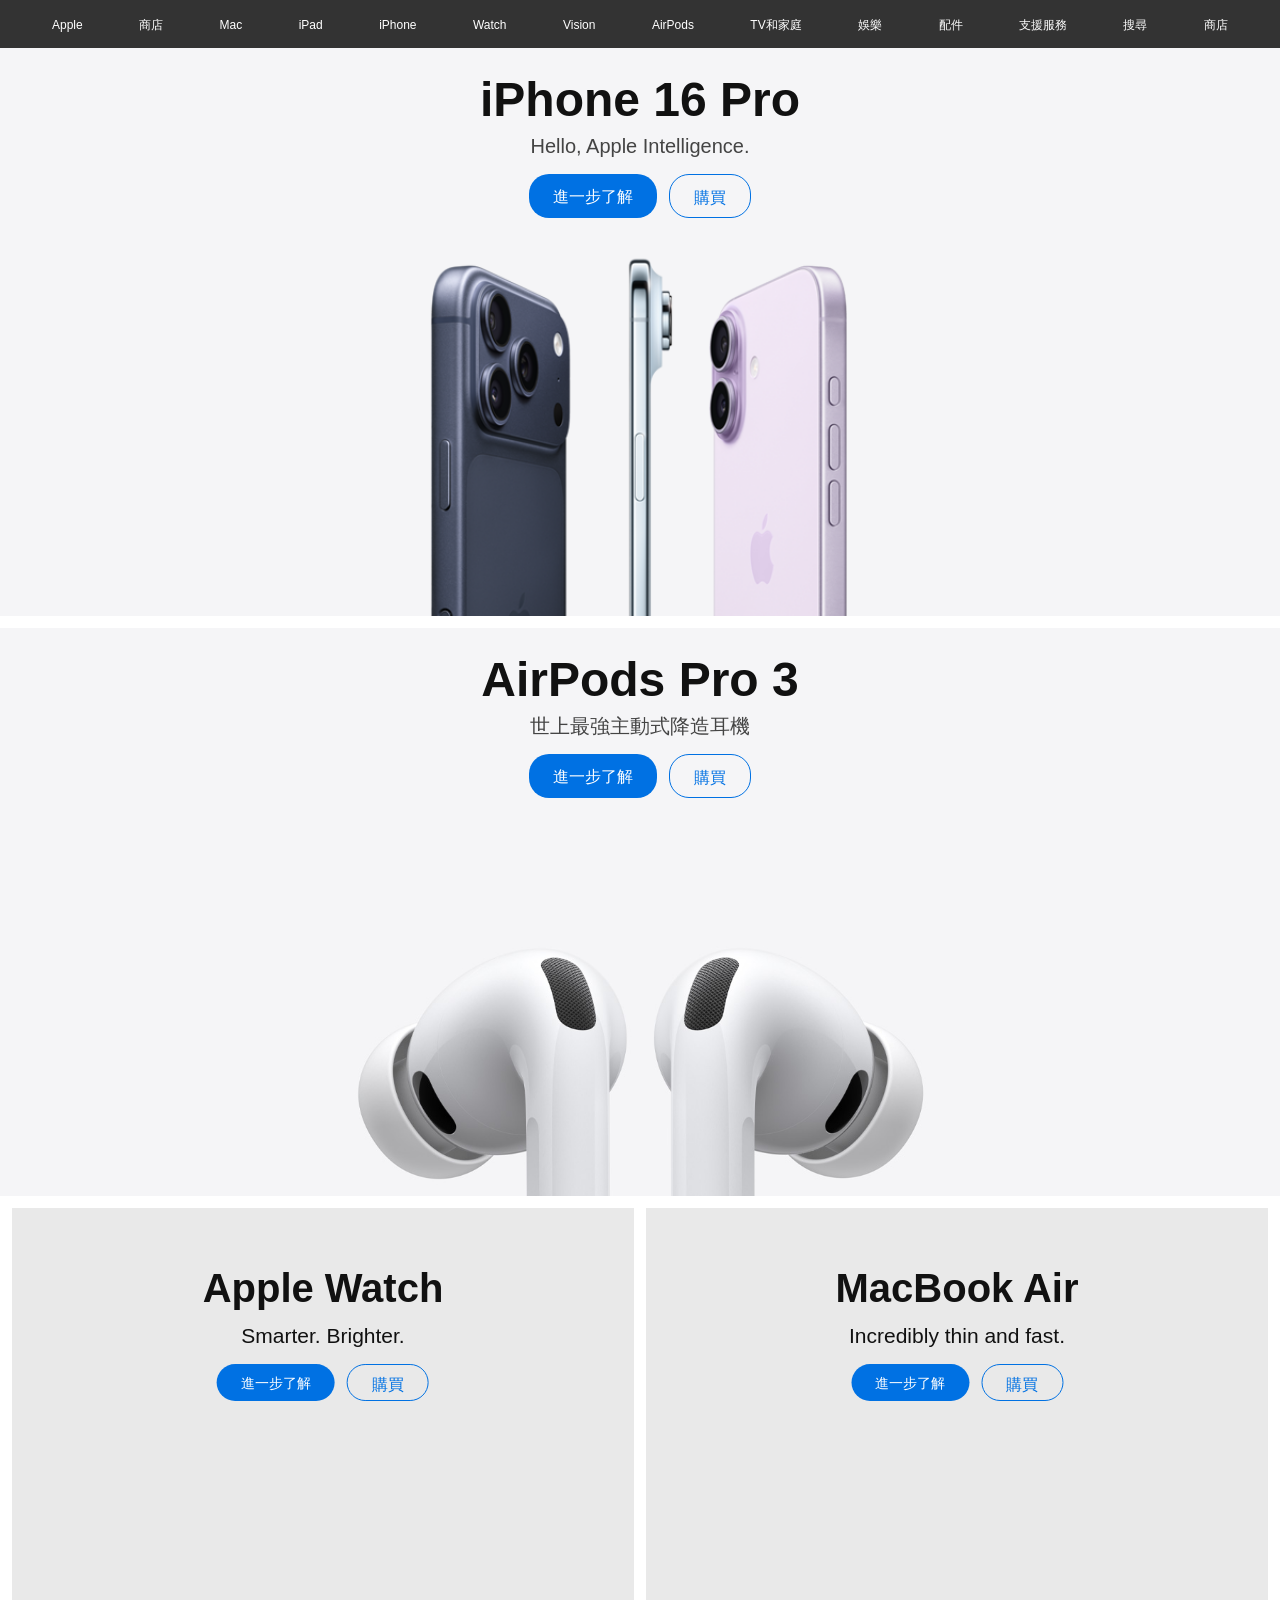
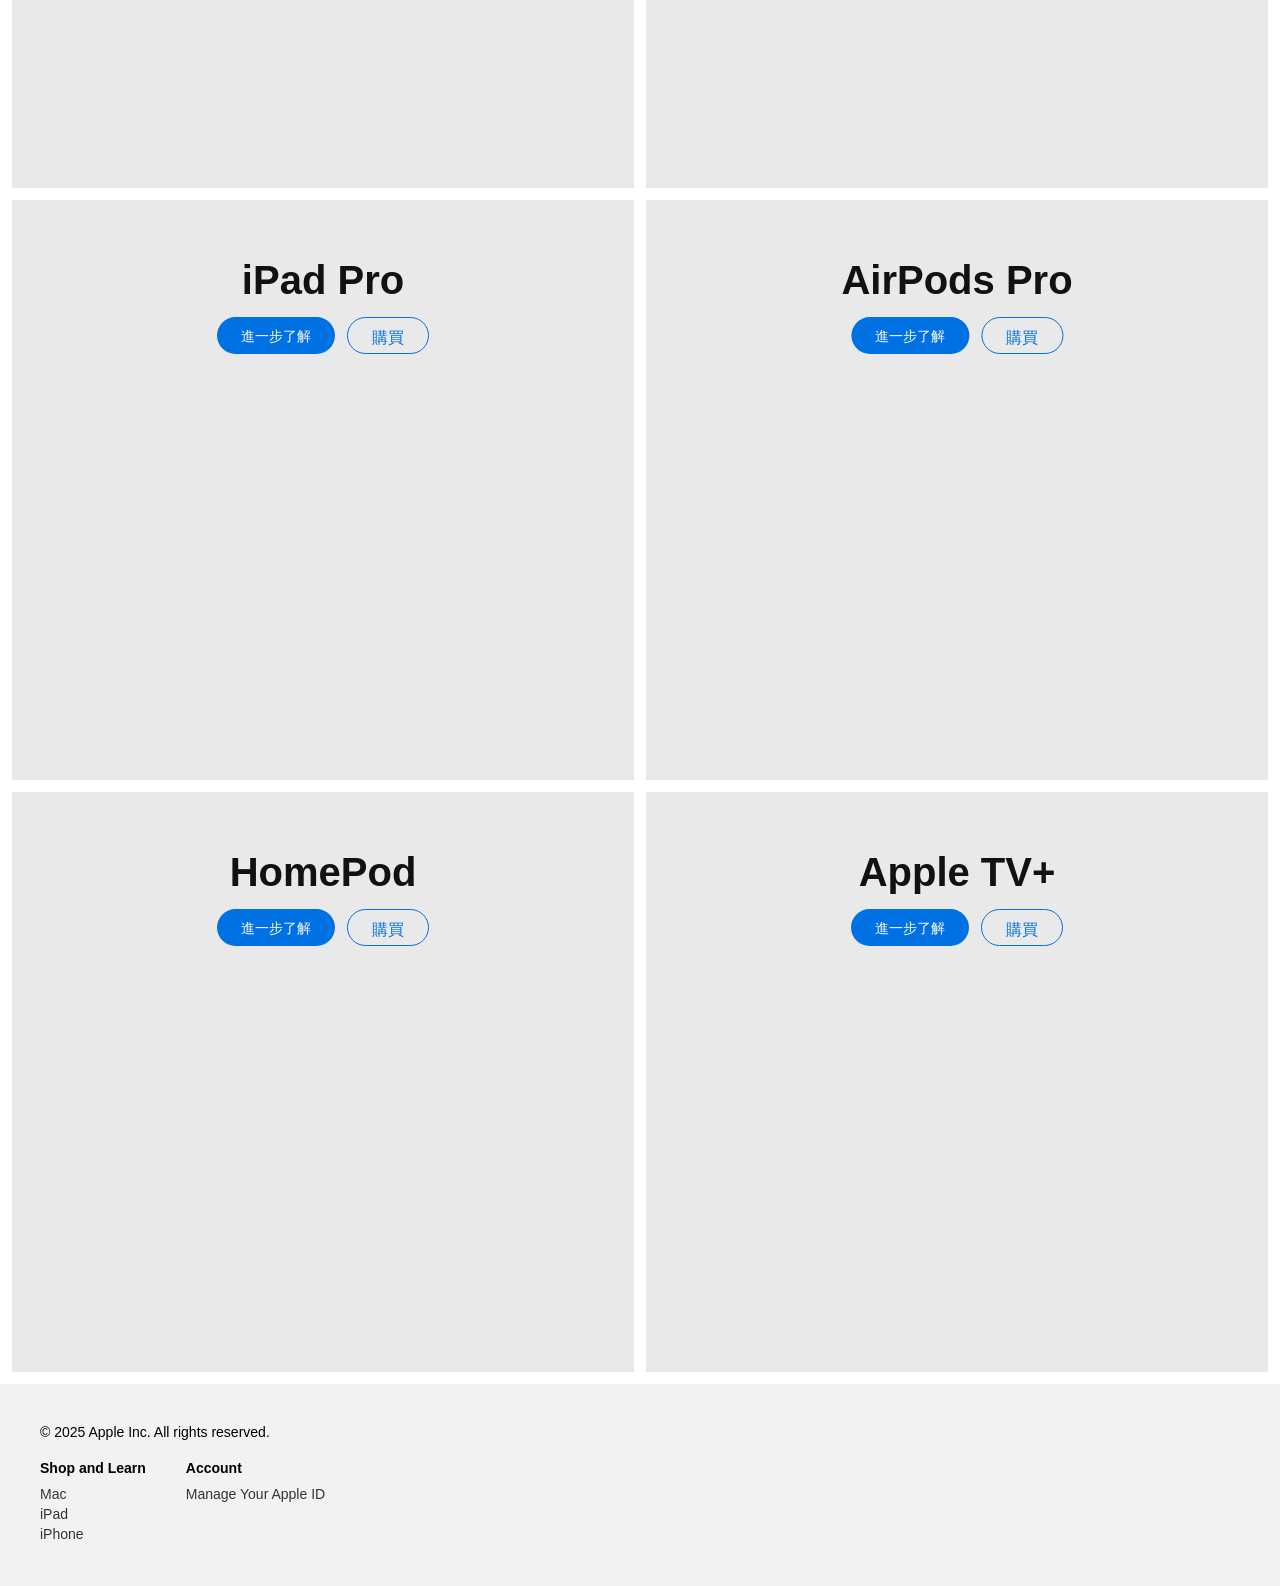
==== apple(pc)/index.html @ 8ed42491 "no message" ====
<!DOCTYPE html>
<html lang="en">
  <head>
    <meta charset="UTF-8" />
    <meta name="viewport" content="width=device-width, initial-scale=1.0" />
    <title>Apple</title>
    <link rel="stylesheet" href="./css/normalize.css" />
    <link rel="stylesheet" href="./css/style.css" />
  </head>
  <body>
    <div class="wrapper">
      <header class="heder">
        <div class="navbar">
          <!-- <div class="container"> -->
          <ul class="nav">
            <li class="nav-item logo">
              <a href="#!" class="nav-link">Apple</a>
            </li>
            <li class="nav-item"><a href="#!" class="nav-link">商店</a></li>
            <li class="nav-item"><a href="#!" class="nav-link">Mac</a></li>
            <li class="nav-item"><a href="#!" class="nav-link">iPad</a></li>
            <li class="nav-item"><a href="#!" class="nav-link">iPhone</a></li>
            <li class="nav-item"><a href="#!" class="nav-link">Watch</a></li>
            <li class="nav-item"><a href="#!" class="nav-link">Vision</a></li>
            <li class="nav-item">
              <a href="#!" class="nav-link">AirPods</a>
            </li>
            <li class="nav-item">
              <a href="#!" class="nav-link">TV和家庭</a>
            </li>
            <li class="nav-item"><a href="#!" class="nav-link">娛樂</a></li>
            <li class="nav-item"><a href="#!" class="nav-link">配件</a></li>
            <li class="nav-item">
              <a href="#!" class="nav-link">支援服務</a>
            </li>
            <li class="nav-item"><a href="#!" class="nav-link">搜尋</a></li>
            <li class="nav-item"><a href="#!" class="nav-link">商店</a></li>
          </ul>
          <!-- </div> -->
        </div>
      </header>
      <section class="hero hero-iphone">
        <div class="hero-image">
          <div class="content">
            <h1>iPhone 16 Pro</h1>
            <h2>Hello, Apple Intelligence.</h2>
            <div class="cta">
              <a class="btn-a" href="#">進一步了解</a>
              <a class="btn-b" href="#">購買</a>
            </div>
          </div>
          <div class="content-image" style="background-image: url(./image/iphone.png);">
  
          </div>
          <!-- <div class="placeholder">100% × 580px</div> -->
        </div>
      </section>

      <section class="hero hero-airpods">
        <div class="hero-image">
          <div class="content">
            <h1>AirPods Pro 3</h1>
            <h2>世上最強主動式降造耳機</h2>
            <div class="cta">
              <a class="btn-a" href="#">進一步了解</a>
              <a class="btn-b" href="#">購買</a>
            </div>
          </div>
          <div class="content-image" style="background-image: url(./image/airpods\ pro\ 3.jpg);">
  
          </div>
        </div>
      </section>

      <section class="grid">
        <div class="grid-image">
          <div class="content">
            <div class="grid-item">
              <h3>Apple Watch</h3>
              <p>Smarter. Brighter.</p>
            </div>
            <div class="cta">
              <a class="btn-a" href="#">進一步了解</a>
              <a class="btn-b" href="#">購買</a>
            </div>
          </div>
        </div>

        <div class="grid-image">
          <div class="content">
            <div class="grid-item">
              <h3>MacBook Air</h3>
              <p>Incredibly thin and fast.</p>
            </div>
            <div class="cta">
              <a class="btn-a" href="#">進一步了解</a>
              <a class="btn-b" href="#">購買</a>
            </div>
          </div>
        </div>
        <div class="grid-image">
          <div class="content">
            <div class="grid-item">
              <h3>iPad Pro</h3>
            </div>
            <div class="cta">
              <a class="btn-a" href="#">進一步了解</a>
              <a class="btn-b" href="#">購買</a>
            </div>
          </div>
        </div>
        <div class="grid-image">
          <div class="content">
            <div class="grid-item">
              <h3>AirPods Pro</h3>
            </div>
            <div class="cta">
              <a class="btn-a" href="#">進一步了解</a>
              <a class="btn-b" href="#">購買</a>
            </div>
          </div>
        </div>
        <div class="grid-image">
          <div class="content">
            <div class="grid-item">
              <h3>HomePod</h3>
            </div>
            <div class="cta">
              <a class="btn-a" href="#">進一步了解</a>
              <a class="btn-b" href="#">購買</a>
            </div>
          </div>
        </div>
        <div class="grid-image">
          <div class="content">
            <div class="grid-item">
              <h3>Apple TV+</h3>
            </div>
            <div class="cta">
              <a class="btn-a" href="#">進一步了解</a>
              <a class="btn-b" href="#">購買</a>
            </div>
          </div>
        </div>
      </section>

      <footer class="footer">
        <div class="footer-text">
          <p>© 2025 Apple Inc. All rights reserved.</p>
        </div>
        <div class="footer-links">
          <div class="col">
            <h4>Shop and Learn</h4>
            <a href="#">Mac</a>
            <a href="#">iPad</a>
            <a href="#">iPhone</a>
          </div>
          <div class="col">
            <h4>Account</h4>
            <a href="#">Manage Your Apple ID</a>
          </div>
        </div>
      </footer>
    </div>
  </body>
</html>
---- apple(pc)/css/style.css ----
@charset "UTF-8";
/*
*page name: style.css
*copeyright: Copyright (C) 2025  ning
*author: ning
*licensed: MIT
*/
/*----------------------*\
content
\*----------------------*/
/**
*content-------you are reading it
*global-------set common styles
*layout-------set grid styles
*component---set component styles
*/

/*----------------------*\
global
\*----------------------*/
* {
  box-sizing: border-box;
  position: relative;
}
html,
body {
  font-family: "微軟正黑體", arial;
}
h1,
h2,
h3,
h4,
h5,
h6,
p,
ul,
li {
  margin: 0;
  padding: 0;
}
ul,
li {
  list-style: none;
}
a {
  text-decoration: none;
  color: #333;
}
/*----------------------*\
layout
\*----------------------*/
.container {
  width: 1200px;
  margin: 0 auto;
  padding-left: 16px;
  padding-right: 16px;
  border: 1px solid #333;
}
.row {
  border: 1px solid blue;
  margin: 0 -16px;
  display: flex;
  justify-content: center;
}

.col-1-2,
.col-1-3,
.col-1-4 {
  border: 1px solid red;
  float: left;
  /* height: 300px; */
  padding-left: 16px;
  padding-right: 16px;
}
.col-1-2 {
  width: 50%;
}
.col-1-3 {
  width: 33.333333%;
}
.col-1-4 {
  width: 25%;
}

.wrapper {
  padding-top: 48px;
}

/* NAVBAR */
.navbar {
  width: 100%;
  height: 48px;
  background: rgba(0, 0, 0, 0.8);
  color: white;
  display: flex;
  align-items: center;
  justify-content: space-between;
  padding: 0 40px;
  position: fixed;
  top: 0;

  z-index: 1000;
}

.nav {
  color: white;
  align-items: center;
  justify-content: space-between;
  gap: 12px;
  width: 100%;
  display: flex;
}

.nav-link {
  margin: 0 12px;
  color: white;
  text-decoration: none;
  font-size: 12px;
}

/* HERO */
.hero-image {
  width: 100%;
  height: 580px;
  background: #f5f5f7;
  color: #333;

  border-bottom: 12px solid #fff;
  position: relative;
  overflow: hidden;
  display: flex;
  flex-direction: column;
  align-items: center;
  justify-content: flex-start;
}

.content-image {
  z-index: 1;

  position: relative;
  width: 100%;
  height: 100%; /* 可改成所需高度，或使用 auto */
  background-size: cover;
  background-position: top;
}

/* 置中覆蓋內容（在 hero-image 上） */
.hero-image .content {
  position: relative;
  padding-top: 24px;
  margin: 0 auto;
  text-align: center;
  z-index: 2;
  color: #111;
}

.hero-image .content h1 {
  font-size: 48px;
  font-weight: 700;
  margin-bottom: 8px;
}

.hero-image .content h2 {
  font-size: 20px;
  margin-bottom: 16px;
  font-weight: 400;
  color: #444;
}

/* 按鈕在 hero-image 上的樣式（可與原本 .cta .btn 共用或覆寫） */
.hero-image .cta {
  height: 44px;
  display: flex;
  gap: 12px;
  justify-content: center;
}
.hero-image .cta .btn-a {
  padding: 14px 24px;
  border-radius: 20px;
  background: #0071e3;
  color: #fff;
  text-decoration: none;
  font-size: 16px;
  display: inline-block;
}
.hero-image .cta .btn-b {
  padding: 14px 24px;
  border-radius: 20px;
  border: 1px solid #0071e3;
  color: #0071e3;
  text-decoration: none;
  font-size: 16px;
  display: inline-block;
}

/* 背景提示文字，透明度低，位於內容層下方 */
.hero-image .placeholder {
  position: absolute;
  inset: 0;
  display: flex;
  align-items: center;
  justify-content: center;
  color: rgba(0, 0, 0, 0.12);
  font-size: 36px;
  font-weight: 600;
  z-index: 1;
  pointer-events: none;
}

/* GRID */
.grid {
  display: grid;
  grid-template-columns: repeat(2, 1fr);
  gap: 12px;
  padding-left: 12px;
  padding-right: 12px;
  padding-bottom: 12px;
}

.grid-image {
  height: 580px;
  background: #e9e9e9; /* 顏色略淺 */
  color: #333;

  position: relative;
  overflow: hidden;
}

.grid-image .content {
  position: absolute;
  padding-top: 57px;
  left: 50%;
  transform: translateX(-50%); /* 只水平置中 */
  text-align: center;
  z-index: 2;
  color: #111;
}

.grid-item h3 {
  font-size: 40px;
}
.grid-item p {
  padding-top: 11px;
  line-height: 1.33334;
  font-size: 21px;
}

.grid-image .cta {
  margin-top: 14px;
  height: 37px;
  display: flex;
  gap: 12px;
  justify-content: center;
}
.grid-image .cta .btn-a {
  padding: 11px 24px;
  border-radius: 20px;
  background: #0071e3;
  color: #fff;
  text-decoration: none;
  font-size: 14px;
  display: inline-block;
}
.grid-image .cta .btn-b {
  padding: 11px 24px;
  border-radius: 20px;
  border: 1px solid #0071e3;
  color: #0071e3;
  text-decoration: none;
  font-size: 16px;
  display: inline-block;
}

/* FOOTER */
.footer {
  background: #f2f2f2;
  padding: 40px;

  font-size: 14px;
}

.footer-links {
  margin-top: 20px;
  display: flex;
  gap: 40px;
}

.footer-links .col h4 {
  margin-bottom: 10px;
  font-weight: 600;
}

.footer-links a {
  display: block;
  margin: 4px 0;
  text-decoration: none;
  color: #333;
}
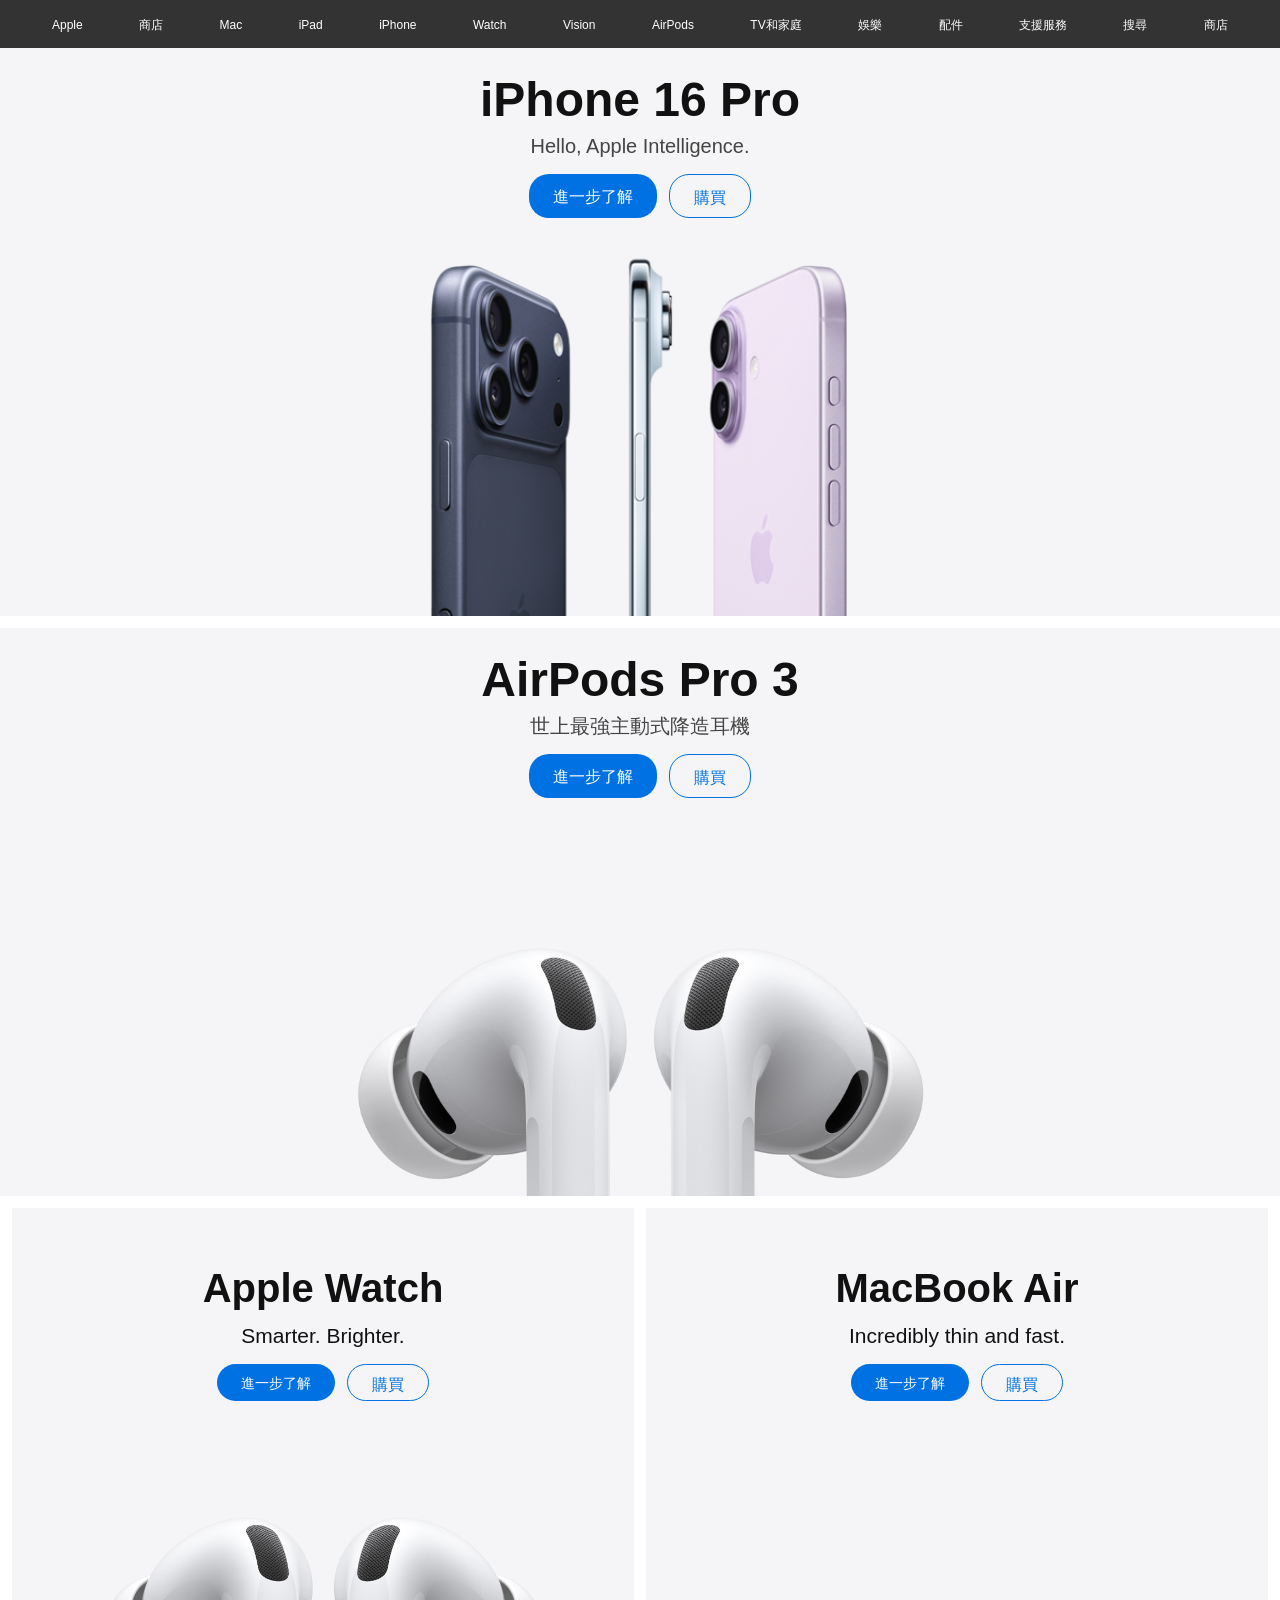
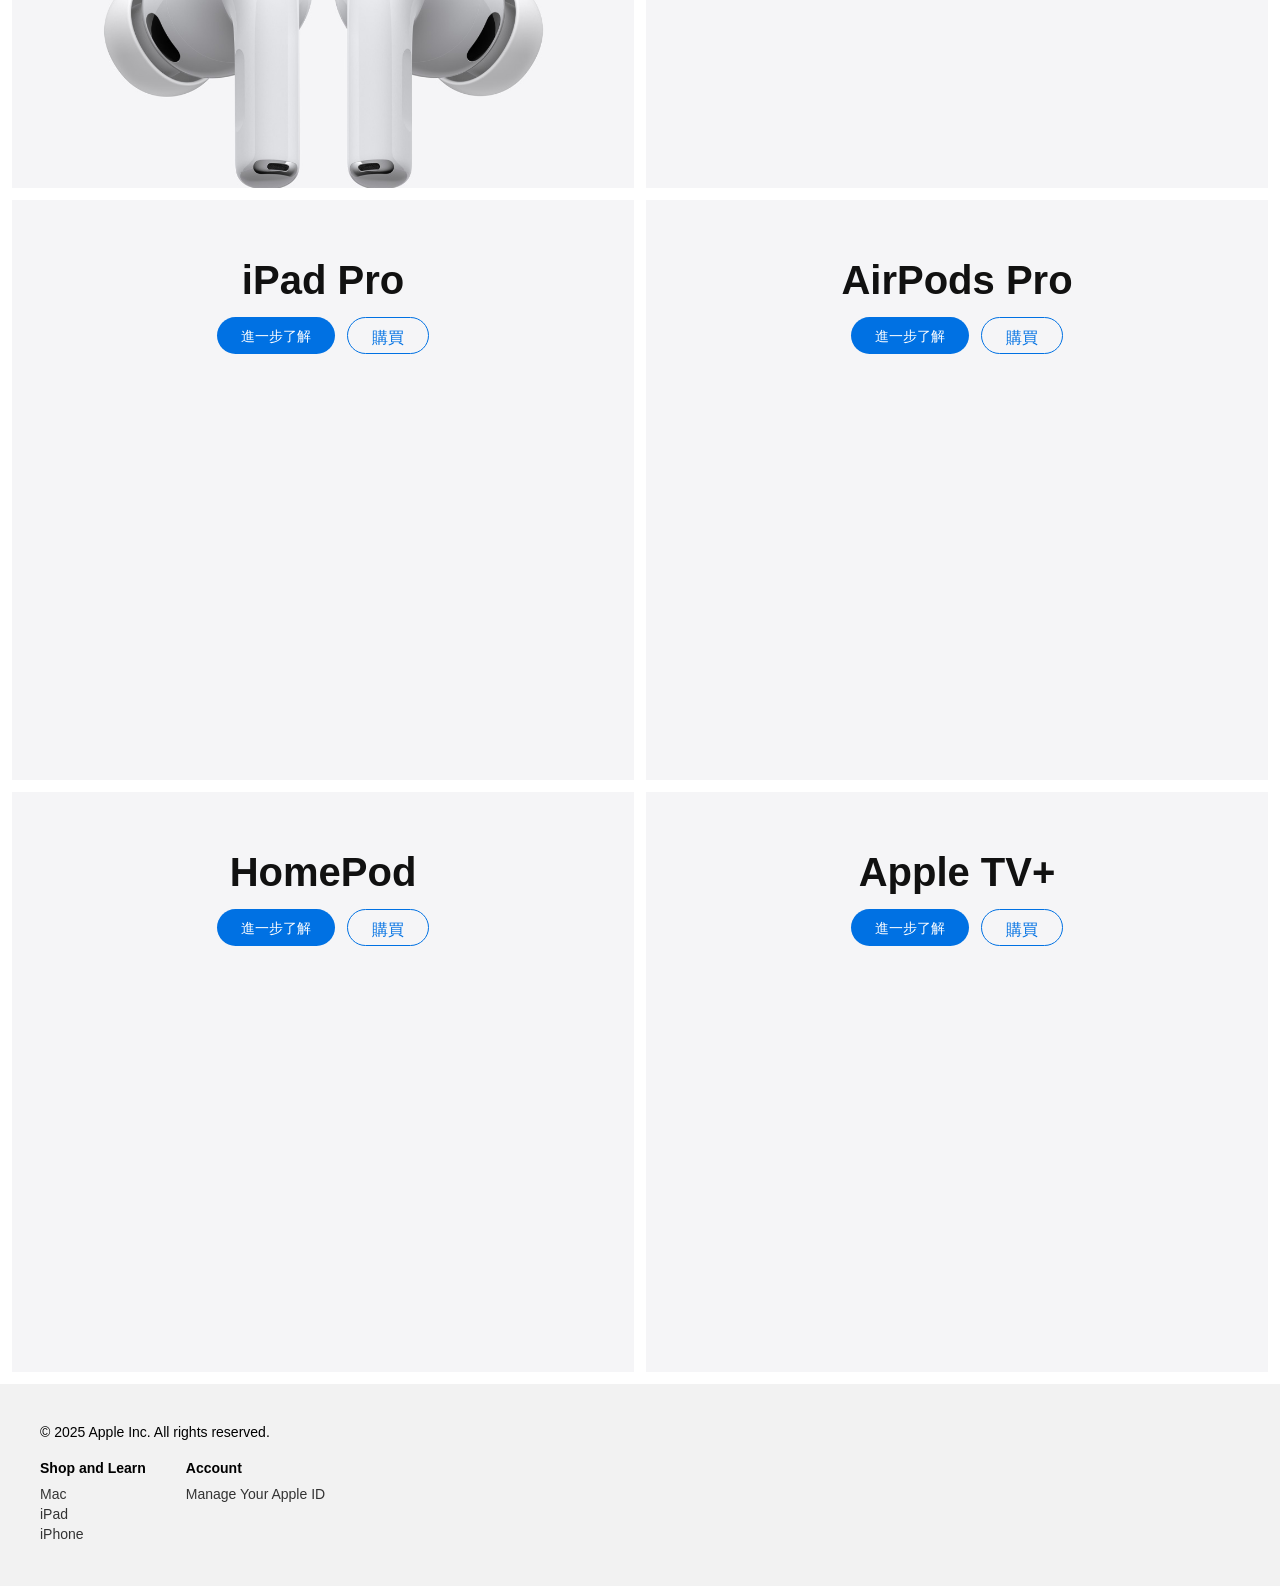
==== commit c09e29dd: "no message" ====
--- a/apple(pc)/index.html
+++ b/apple(pc)/index.html
@@ -72,6 +72,8 @@
         </div>
       </section>
 
+
+
       <section class="grid">
         <div class="grid-image">
           <div class="content">
@@ -83,6 +85,9 @@
               <a class="btn-a" href="#">進一步了解</a>
               <a class="btn-b" href="#">購買</a>
             </div>
+          </div>
+          <div class="content-image" style="background-image: url(./image/airpods\ pro\ 3.jpg);">
+  
           </div>
         </div>
 
--- a/apple(pc)/css/style.css
+++ b/apple(pc)/css/style.css
@@ -126,12 +126,12 @@
   color: #333;
 
   border-bottom: 12px solid #fff;
-  position: relative;
-  overflow: hidden;
-  display: flex;
-  flex-direction: column;
-  align-items: center;
-  justify-content: flex-start;
+  position: relative; /* 建立定位上下文：讓絕對定位的子元素（例如 .placeholder、.content-image）以此為參考定位 */
+  overflow: hidden; /* 隱藏超出容器的內容（常用於裁剪背景或避免子元素溢出） */
+  display: flex; /* 啟用 Flexbox，子元素成為彈性項目，方便置中與排列 */
+  flex-direction: column; /* 主軸為垂直（從上到下排列子元素） */
+  align-items: center; /* 交叉軸（水平）置中子元素 */
+  justify-content: flex-start; /* 主軸（垂直）靠上對齊；若改為 center，子元素會垂直置中 */
 }
 
 .content-image {
@@ -219,7 +219,7 @@
 
 .grid-image {
   height: 580px;
-  background: #e9e9e9; /* 顏色略淺 */
+  background: #f5f5f7;
   color: #333;
 
   position: relative;
@@ -227,7 +227,7 @@
 }
 
 .grid-image .content {
-  position: absolute;
+  position: relative;
   padding-top: 57px;
   left: 50%;
   transform: translateX(-50%); /* 只水平置中 */
@@ -236,6 +236,14 @@
   color: #111;
 }
 
+.grid-image .content .content-image {
+  position: absolute;
+  inset: 0;            /* top:0; right:0; bottom:0; left:0; */
+  z-index: 1;          /* 放在 .content 背後 */
+  background-size: cover;
+  background-position: center;
+}
+
 .grid-item h3 {
   font-size: 40px;
 }
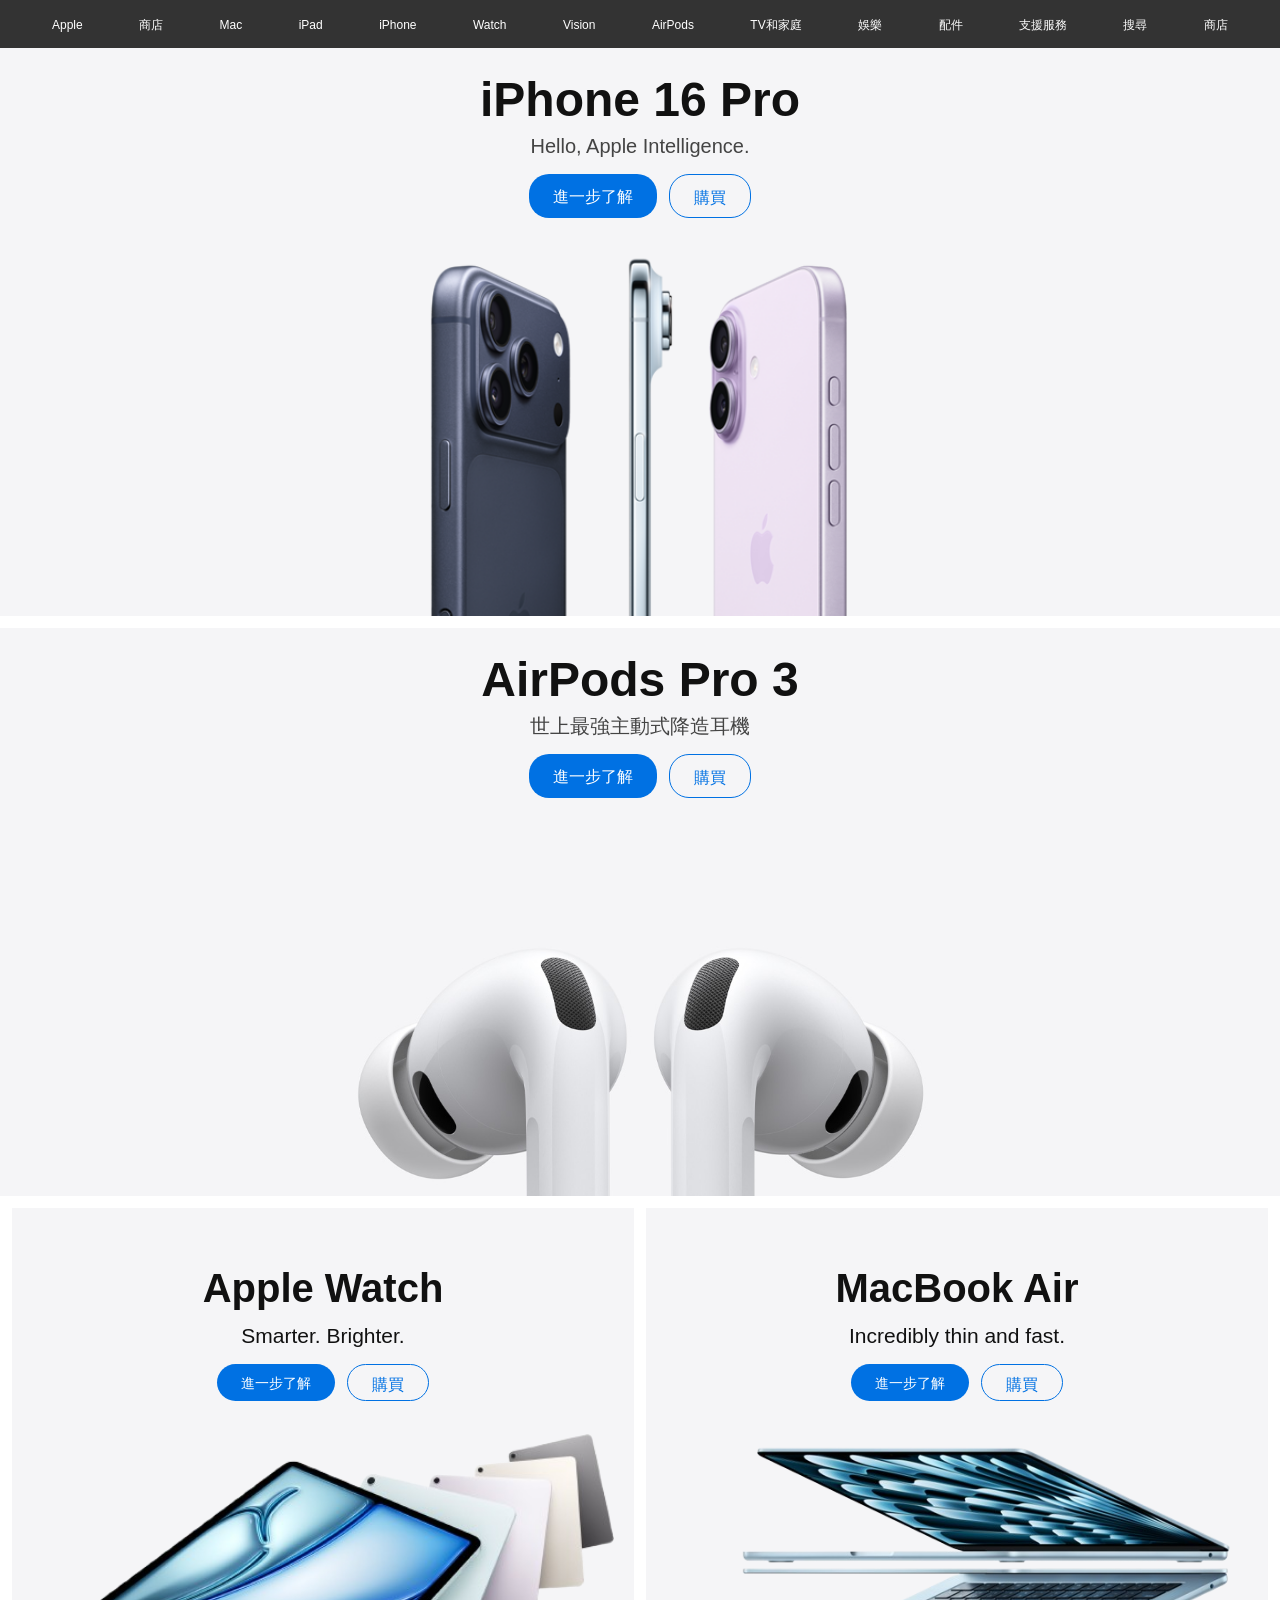
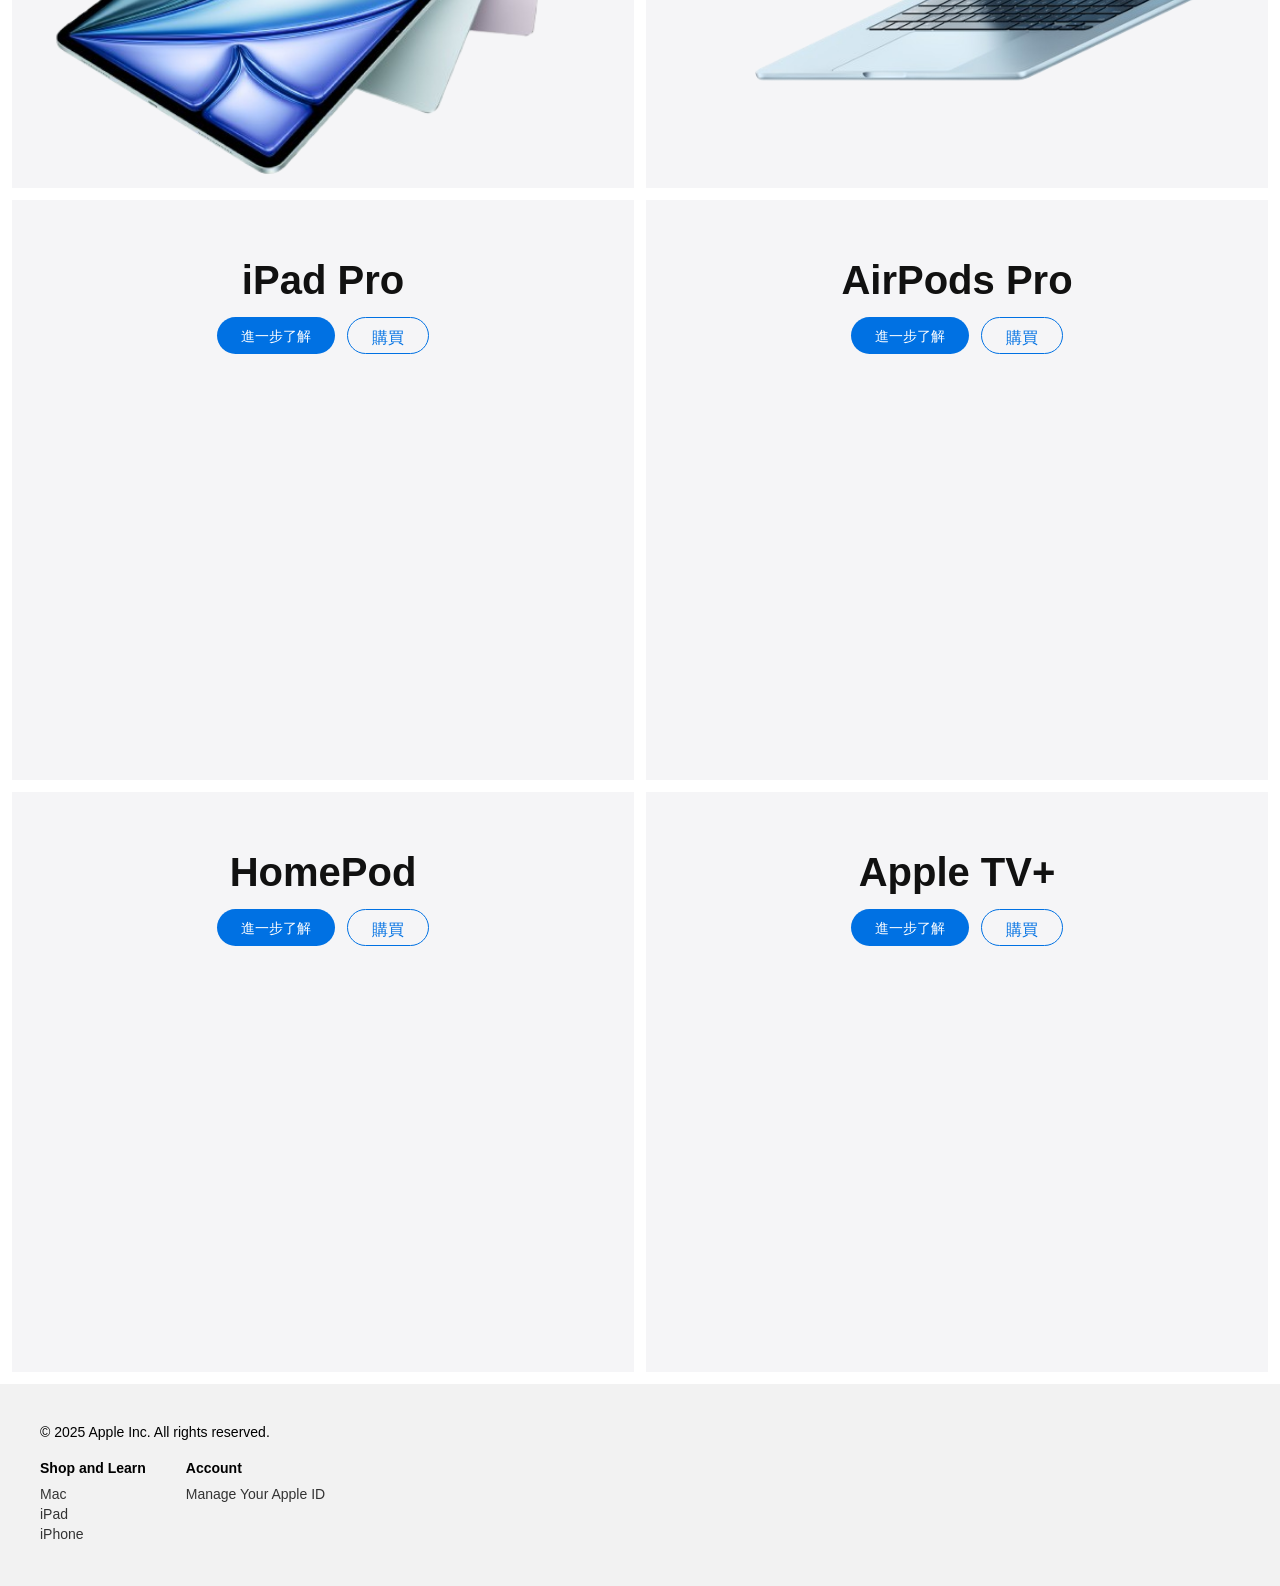
==== commit 92be44e7: "no message" ====
--- a/apple(pc)/index.html
+++ b/apple(pc)/index.html
@@ -49,9 +49,10 @@
               <a class="btn-b" href="#">購買</a>
             </div>
           </div>
-          <div class="content-image" style="background-image: url(./image/iphone.png);">
-  
-          </div>
+          <div
+            class="content-image"
+            style="background-image: url(./image/iphone.png)"
+          ></div>
           <!-- <div class="placeholder">100% × 580px</div> -->
         </div>
       </section>
@@ -66,13 +67,12 @@
               <a class="btn-b" href="#">購買</a>
             </div>
           </div>
-          <div class="content-image" style="background-image: url(./image/airpods\ pro\ 3.jpg);">
-  
-          </div>
+          <div
+            class="content-image"
+            style="background-image: url(./image/airpods\ pro\ 3.jpg)"
+          ></div>
         </div>
       </section>
-
-
 
       <section class="grid">
         <div class="grid-image">
@@ -86,9 +86,14 @@
               <a class="btn-b" href="#">購買</a>
             </div>
           </div>
-          <div class="content-image" style="background-image: url(./image/airpods\ pro\ 3.jpg);">
-  
-          </div>
+          <div
+            class="content-image"
+            style="
+              background-image: url(./image/ipad_air4.png);
+              width: 100%;
+              height: 70%;
+            "
+          ></div>
         </div>
 
         <div class="grid-image">
@@ -102,7 +107,15 @@
               <a class="btn-b" href="#">購買</a>
             </div>
           </div>
+          <div
+            class="content-image"
+            style="
+              background-image: url(./image/mac_book_air.png);
+              height: 100%;
+            "
+          ></div>
         </div>
+
         <div class="grid-image">
           <div class="content">
             <div class="grid-item">
--- a/apple(pc)/css/style.css
+++ b/apple(pc)/css/style.css
@@ -238,8 +238,8 @@
 
 .grid-image .content .content-image {
   position: absolute;
-  inset: 0;            /* top:0; right:0; bottom:0; left:0; */
-  z-index: 1;          /* 放在 .content 背後 */
+  inset: 0; /* top:0; right:0; bottom:0; left:0; */
+  z-index: 1; /* 放在 .content 背後 */
   background-size: cover;
   background-position: center;
 }
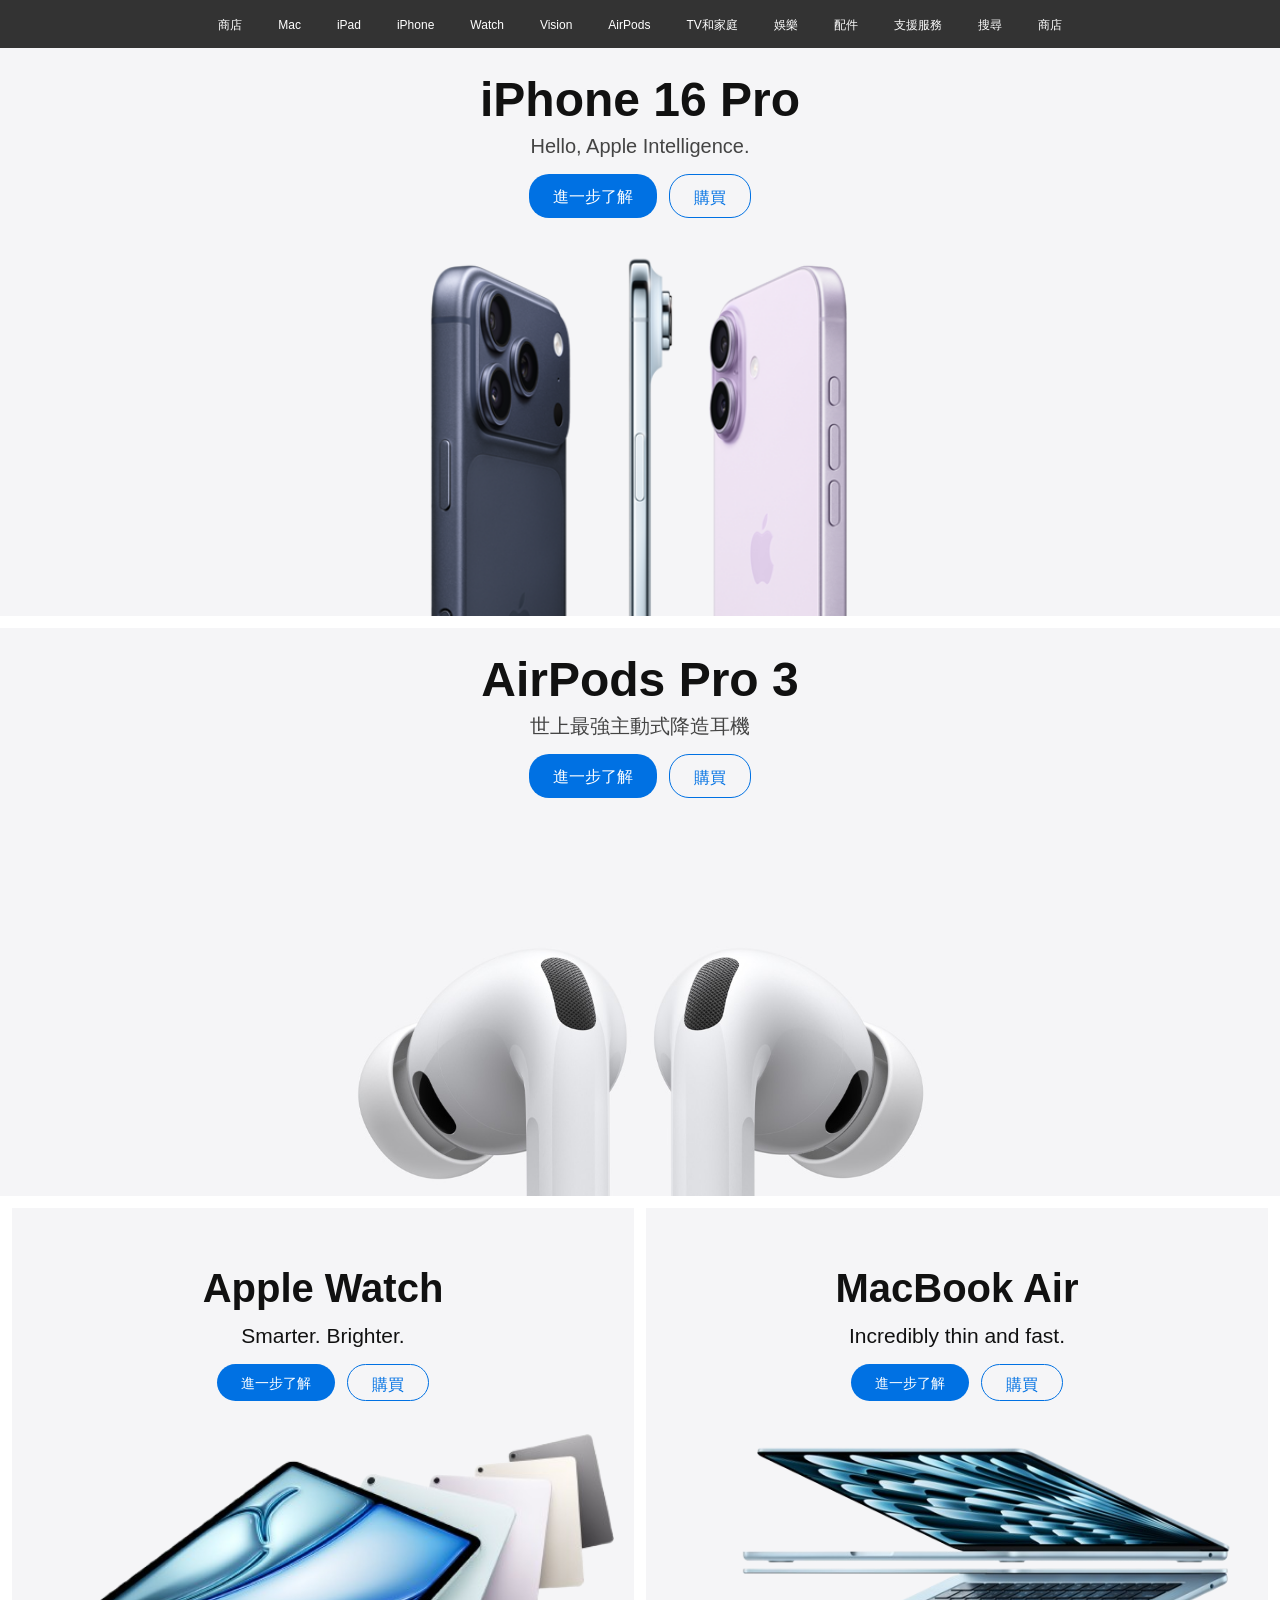
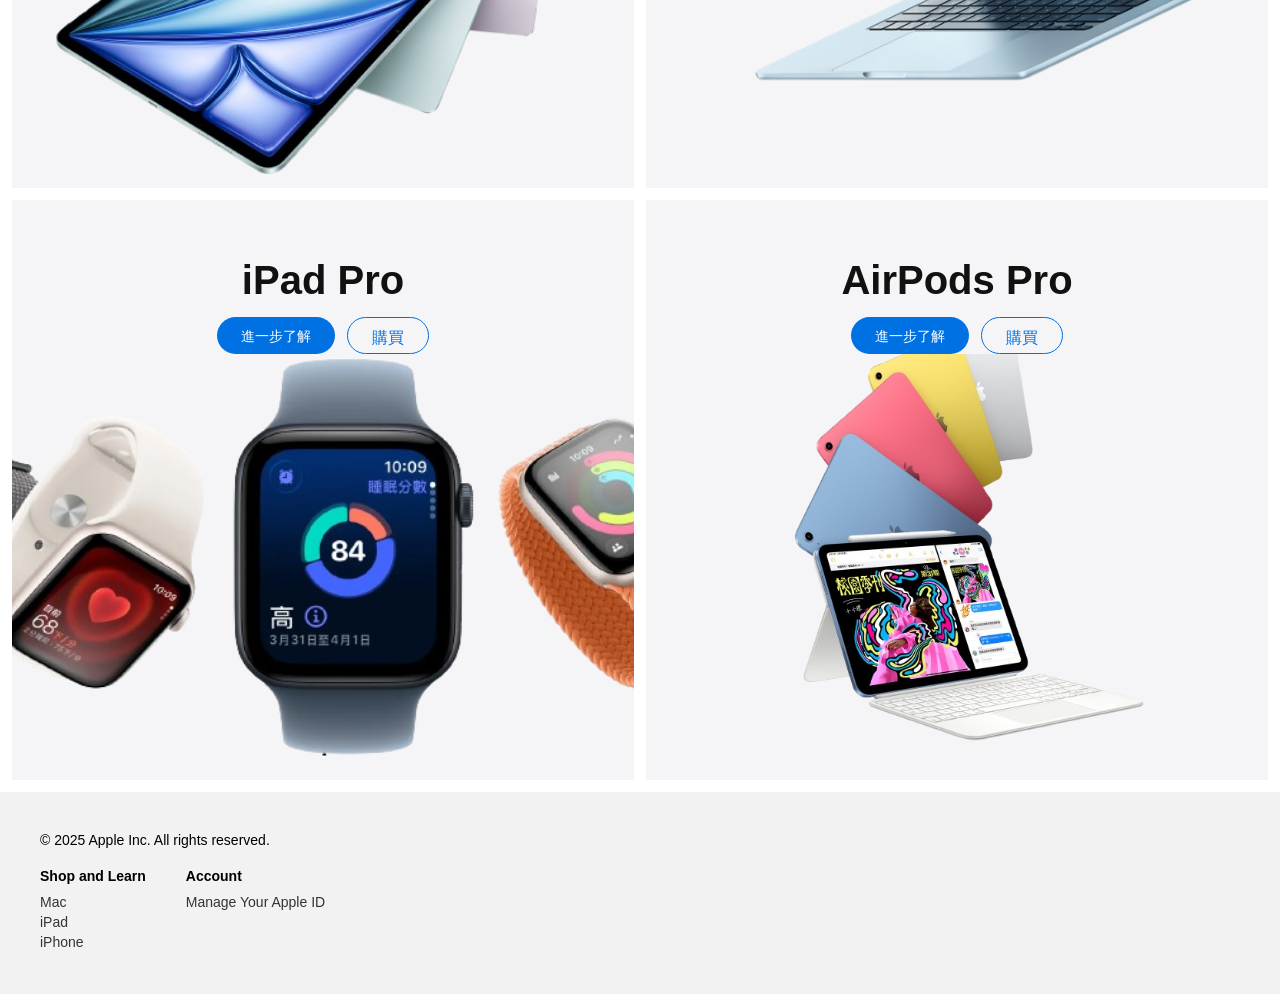
==== commit e7ab9a23: "no message" ====
--- a/apple(pc)/index.html
+++ b/apple(pc)/index.html
@@ -14,7 +14,7 @@
           <!-- <div class="container"> -->
           <ul class="nav">
             <li class="nav-item logo">
-              <a href="#!" class="nav-link">Apple</a>
+              <!-- <a href="#!" class="nav-link">Apple</a> -->
             </li>
             <li class="nav-item"><a href="#!" class="nav-link">商店</a></li>
             <li class="nav-item"><a href="#!" class="nav-link">Mac</a></li>
@@ -37,8 +37,21 @@
             <li class="nav-item"><a href="#!" class="nav-link">商店</a></li>
           </ul>
           <!-- </div> -->
+          <!-- 漢堡按鈕（小螢幕顯示） -->
+          <button
+            class="hamburger"
+            id="hamburger"
+            aria-label="Open menu"
+            aria-expanded="false"
+          >
+            <span class="bar"></span>
+            <span class="bar"></span>
+            <span class="bar"></span>
+          </button>
         </div>
       </header>
+      <!-- 行動選單容器（會由 JS clone .nav 裡的內容） -->
+      <div class="mobile-menu" id="mobileMenu" aria-hidden="true"></div>
       <section class="hero hero-iphone">
         <div class="hero-image">
           <div class="content">
@@ -50,7 +63,7 @@
             </div>
           </div>
           <div
-            class="content-image"
+            class="content-image responsive-bg"
             style="background-image: url(./image/iphone.png)"
           ></div>
           <!-- <div class="placeholder">100% × 580px</div> -->
@@ -68,7 +81,7 @@
             </div>
           </div>
           <div
-            class="content-image"
+            class="content-image responsive-bg"
             style="background-image: url(./image/airpods\ pro\ 3.jpg)"
           ></div>
         </div>
@@ -87,7 +100,7 @@
             </div>
           </div>
           <div
-            class="content-image"
+            class="content-image responsive-bg"
             style="
               background-image: url(./image/ipad_air4.png);
               width: 100%;
@@ -108,7 +121,7 @@
             </div>
           </div>
           <div
-            class="content-image"
+            class="content-image responsive-bg"
             style="
               background-image: url(./image/mac_book_air.png);
               height: 100%;
@@ -126,6 +139,10 @@
               <a class="btn-b" href="#">購買</a>
             </div>
           </div>
+          <div
+            class="content-image responsive-bg"
+            style="background-image: url(./image/watch_se.png); height: 100%"
+          ></div>
         </div>
         <div class="grid-image">
           <div class="content">
@@ -137,28 +154,10 @@
               <a class="btn-b" href="#">購買</a>
             </div>
           </div>
-        </div>
-        <div class="grid-image">
-          <div class="content">
-            <div class="grid-item">
-              <h3>HomePod</h3>
-            </div>
-            <div class="cta">
-              <a class="btn-a" href="#">進一步了解</a>
-              <a class="btn-b" href="#">購買</a>
-            </div>
-          </div>
-        </div>
-        <div class="grid-image">
-          <div class="content">
-            <div class="grid-item">
-              <h3>Apple TV+</h3>
-            </div>
-            <div class="cta">
-              <a class="btn-a" href="#">進一步了解</a>
-              <a class="btn-b" href="#">購買</a>
-            </div>
-          </div>
+          <div
+            class="content-image responsive-bg"
+            style="background-image: url(./image/ipad.png); height: 100%"
+          ></div>
         </div>
       </section>
 
@@ -180,5 +179,50 @@
         </div>
       </footer>
     </div>
+    <script>
+      // clone desktop nav into mobile menu and handle toggle
+      (function () {
+        var nav = document.querySelector(".nav");
+        var mobileMenu = document.getElementById("mobileMenu");
+        var hamburger = document.getElementById("hamburger");
+
+        if (!nav || !mobileMenu || !hamburger) return;
+
+        // create a mobile list copying the desktop nav items
+        var ul = document.createElement("ul");
+        ul.className = "nav-mobile";
+        ul.innerHTML = nav.innerHTML;
+        mobileMenu.appendChild(ul);
+
+        function openMenu() {
+          mobileMenu.classList.add("open");
+          mobileMenu.setAttribute("aria-hidden", "false");
+          hamburger.setAttribute("aria-expanded", "true");
+          document.body.style.overflow = "hidden";
+        }
+        function closeMenu() {
+          mobileMenu.classList.remove("open");
+          mobileMenu.setAttribute("aria-hidden", "true");
+          hamburger.setAttribute("aria-expanded", "false");
+          document.body.style.overflow = "";
+        }
+
+        hamburger.addEventListener("click", function () {
+          if (mobileMenu.classList.contains("open")) closeMenu();
+          else openMenu();
+        });
+
+        // close when a link inside mobile menu is clicked
+        mobileMenu.addEventListener("click", function (e) {
+          if (e.target.tagName.toLowerCase() === "a") closeMenu();
+        });
+
+        // close on escape
+        document.addEventListener("keydown", function (e) {
+          if (e.key === "Escape" && mobileMenu.classList.contains("open"))
+            closeMenu();
+        });
+      })();
+    </script>
   </body>
 </html>
--- a/apple(pc)/css/style.css
+++ b/apple(pc)/css/style.css
@@ -105,10 +105,77 @@
 .nav {
   color: white;
   align-items: center;
-  justify-content: space-between;
+  justify-content: center; /* 將選項置中（桌面） */
   gap: 12px;
   width: 100%;
   display: flex;
+  position: relative; /* 讓 logo 可以絕對定位到左側 */
+}
+
+.nav .logo {
+  position: absolute;
+  left: 40px; /* 與 .navbar padding 保持一致 */
+  top: 50%;
+  transform: translateY(-50%);
+}
+
+/* 漢堡按鈕 */
+.hamburger {
+  display: none; /* 只在小螢幕顯示 */
+  background: transparent;
+  border: none;
+  color: white;
+  cursor: pointer;
+  width: 40px;
+  height: 40px;
+  align-items: center;
+  justify-content: center;
+}
+.hamburger .bar {
+  display: block;
+  width: 22px;
+  height: 2px;
+  background: #fff;
+  margin: 3px 0;
+}
+
+/* 行動選單（漢堡打開時顯示） */
+.mobile-menu {
+  display: none;
+  position: fixed;
+  top: 48px; /* 在 navbar 下面 */
+  left: 0;
+  right: 0;
+  bottom: 0;
+  background: rgba(0, 0, 0, 0.95);
+  color: #fff;
+  z-index: 2000;
+  padding: 24px;
+  overflow-y: auto;
+  -webkit-overflow-scrolling: touch;
+  flex-direction: column;
+  align-items: center;
+  gap: 12px;
+}
+.mobile-menu.open {
+  display: flex;
+}
+.mobile-menu .nav-mobile {
+  list-style: none;
+  padding: 0;
+  margin: 0;
+  width: 100%;
+  max-width: 420px;
+}
+.mobile-menu .nav-mobile li {
+  border-bottom: 1px solid rgba(255, 255, 255, 0.06);
+}
+.mobile-menu .nav-mobile a {
+  display: block;
+  padding: 14px 8px;
+  color: #fff;
+  text-decoration: none;
+  font-size: 18px;
 }
 
 .nav-link {
@@ -236,12 +303,48 @@
   color: #111;
 }
 
-.grid-image .content .content-image {
-  position: absolute;
+.grid-image .content-image {
+  position: relative;
   inset: 0; /* top:0; right:0; bottom:0; left:0; */
   z-index: 1; /* 放在 .content 背後 */
   background-size: cover;
   background-position: center;
+}
+
+/* 手機/小平板：在 800px 以下調整背景與 grid 為單欄 */
+@media (max-width: 800px) {
+  .responsive-bg {
+    /* 手機/平板等小螢幕回到 cover 並置中，確保重要內容可見 */
+    background-size: cover;
+    background-position: center;
+  }
+
+  .grid {
+    grid-template-columns: 1fr;
+    gap: 12px;
+    padding-left: 8px;
+    padding-right: 8px;
+  }
+
+  .grid-image {
+    height: 580px; /* 在小螢幕仍維持 580px 高度，避免圖片跑掉 */
+  }
+
+  .grid-image .content {
+    left: 0;
+    transform: none;
+    padding-top: 24px;
+  }
+}
+
+/* 漢堡按鈕在 960px 以下顯示；桌面/全螢幕 ( >960px ) 不會顯示漢堡 */
+@media (max-width: 960px) {
+  .nav {
+    display: none;
+  }
+  .hamburger {
+    display: flex;
+  }
 }
 
 .grid-item h3 {
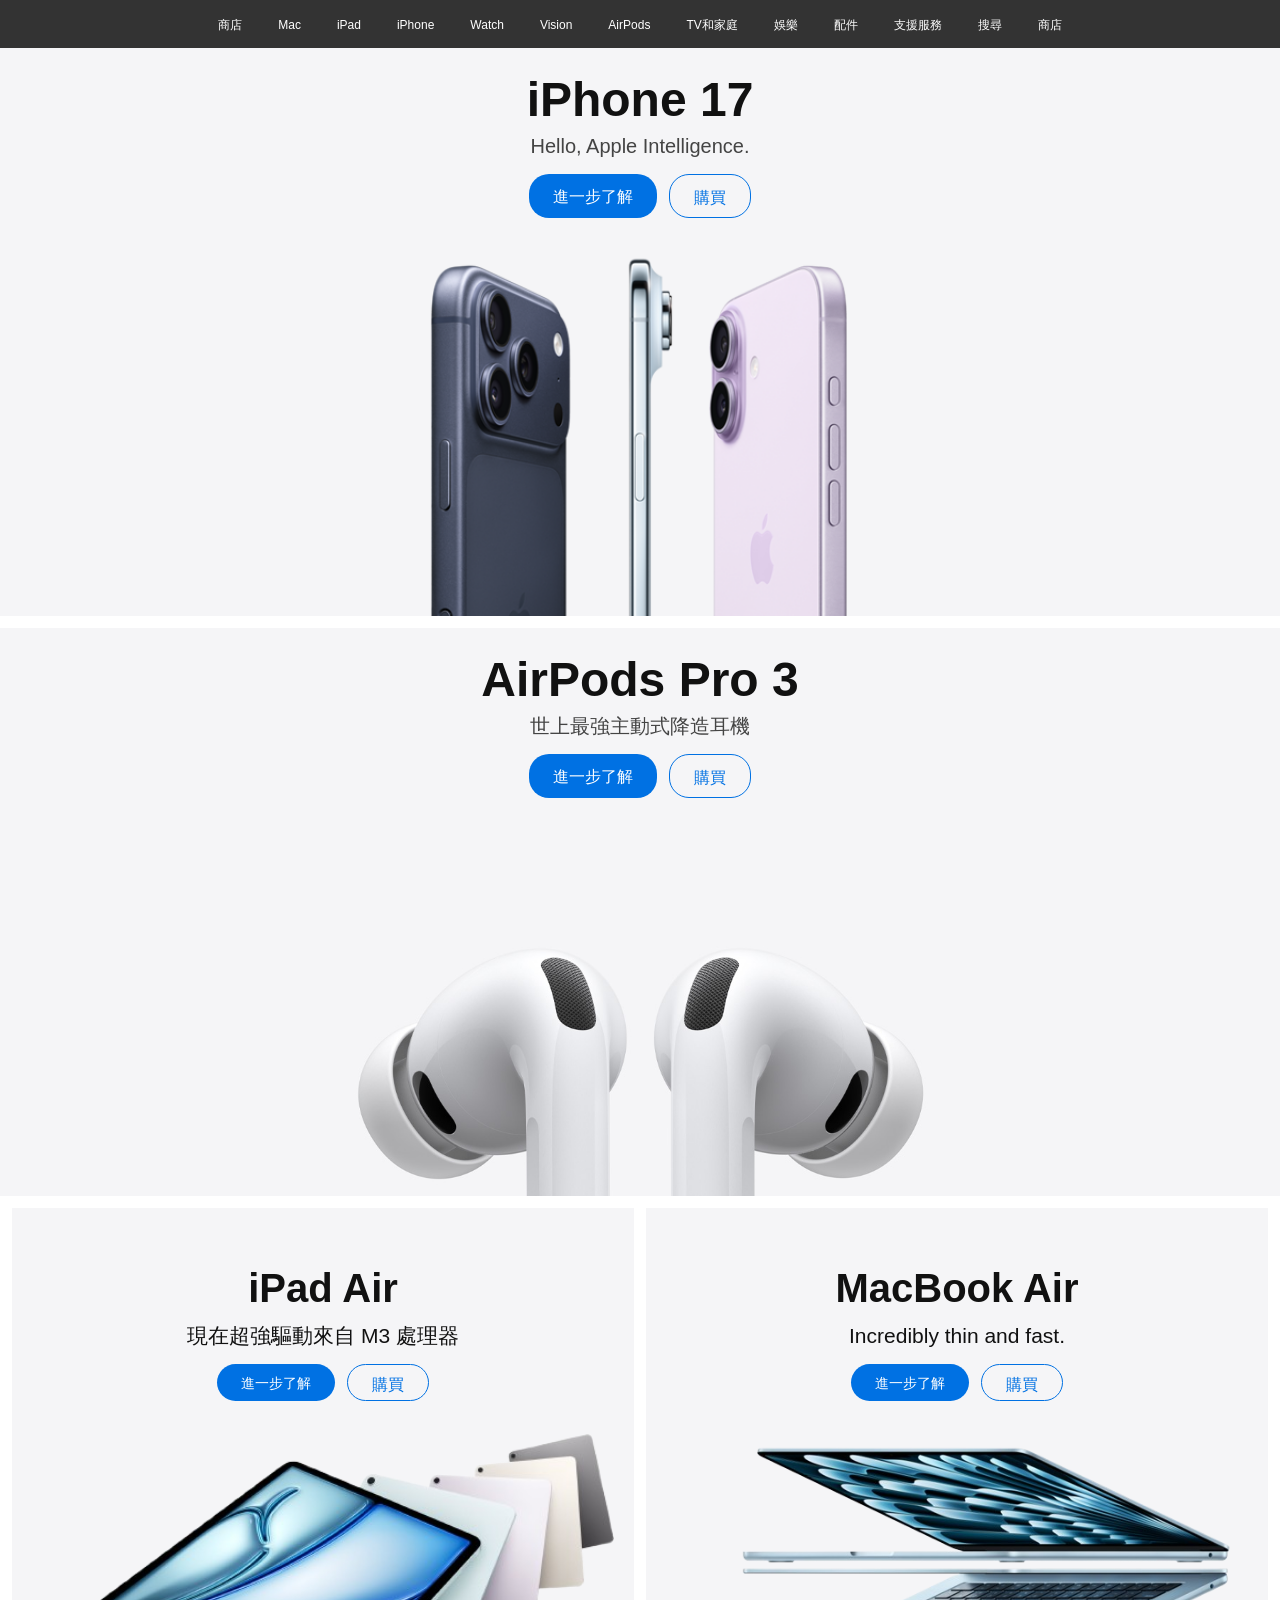
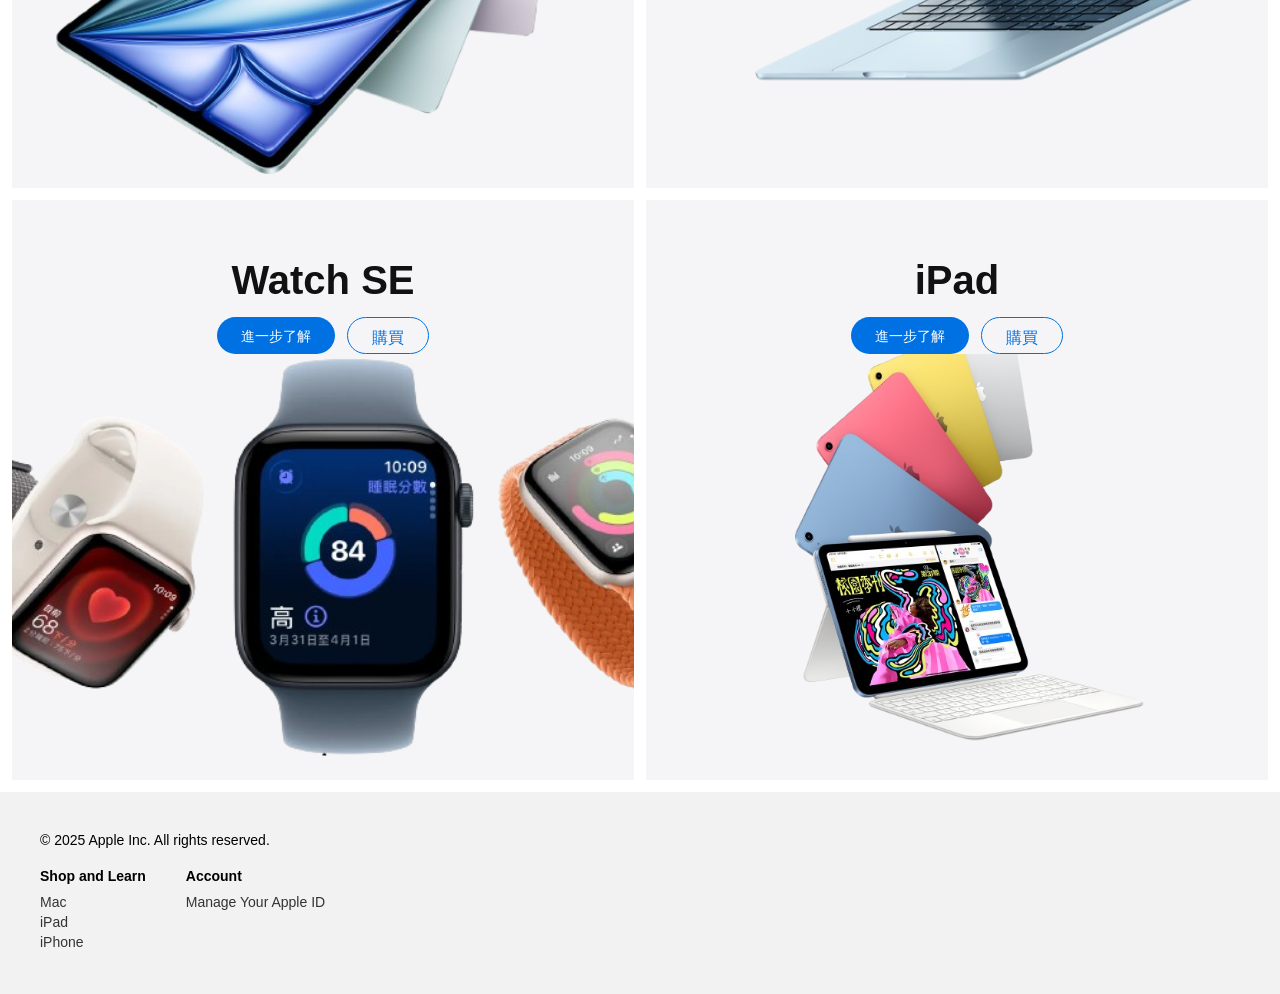
==== commit d0a47d78: "no message" ====
--- a/apple(pc)/index.html
+++ b/apple(pc)/index.html
@@ -55,7 +55,7 @@
       <section class="hero hero-iphone">
         <div class="hero-image">
           <div class="content">
-            <h1>iPhone 16 Pro</h1>
+            <h1>iPhone 17</h1>
             <h2>Hello, Apple Intelligence.</h2>
             <div class="cta">
               <a class="btn-a" href="#">進一步了解</a>
@@ -91,8 +91,8 @@
         <div class="grid-image">
           <div class="content">
             <div class="grid-item">
-              <h3>Apple Watch</h3>
-              <p>Smarter. Brighter.</p>
+              <h3>iPad Air</h3>
+              <p>現在超強驅動來自 M3 處理器</p>
             </div>
             <div class="cta">
               <a class="btn-a" href="#">進一步了解</a>
@@ -132,7 +132,7 @@
         <div class="grid-image">
           <div class="content">
             <div class="grid-item">
-              <h3>iPad Pro</h3>
+              <h3>Watch SE</h3>
             </div>
             <div class="cta">
               <a class="btn-a" href="#">進一步了解</a>
@@ -147,7 +147,7 @@
         <div class="grid-image">
           <div class="content">
             <div class="grid-item">
-              <h3>AirPods Pro</h3>
+              <h3>iPad</h3>
             </div>
             <div class="cta">
               <a class="btn-a" href="#">進一步了解</a>
